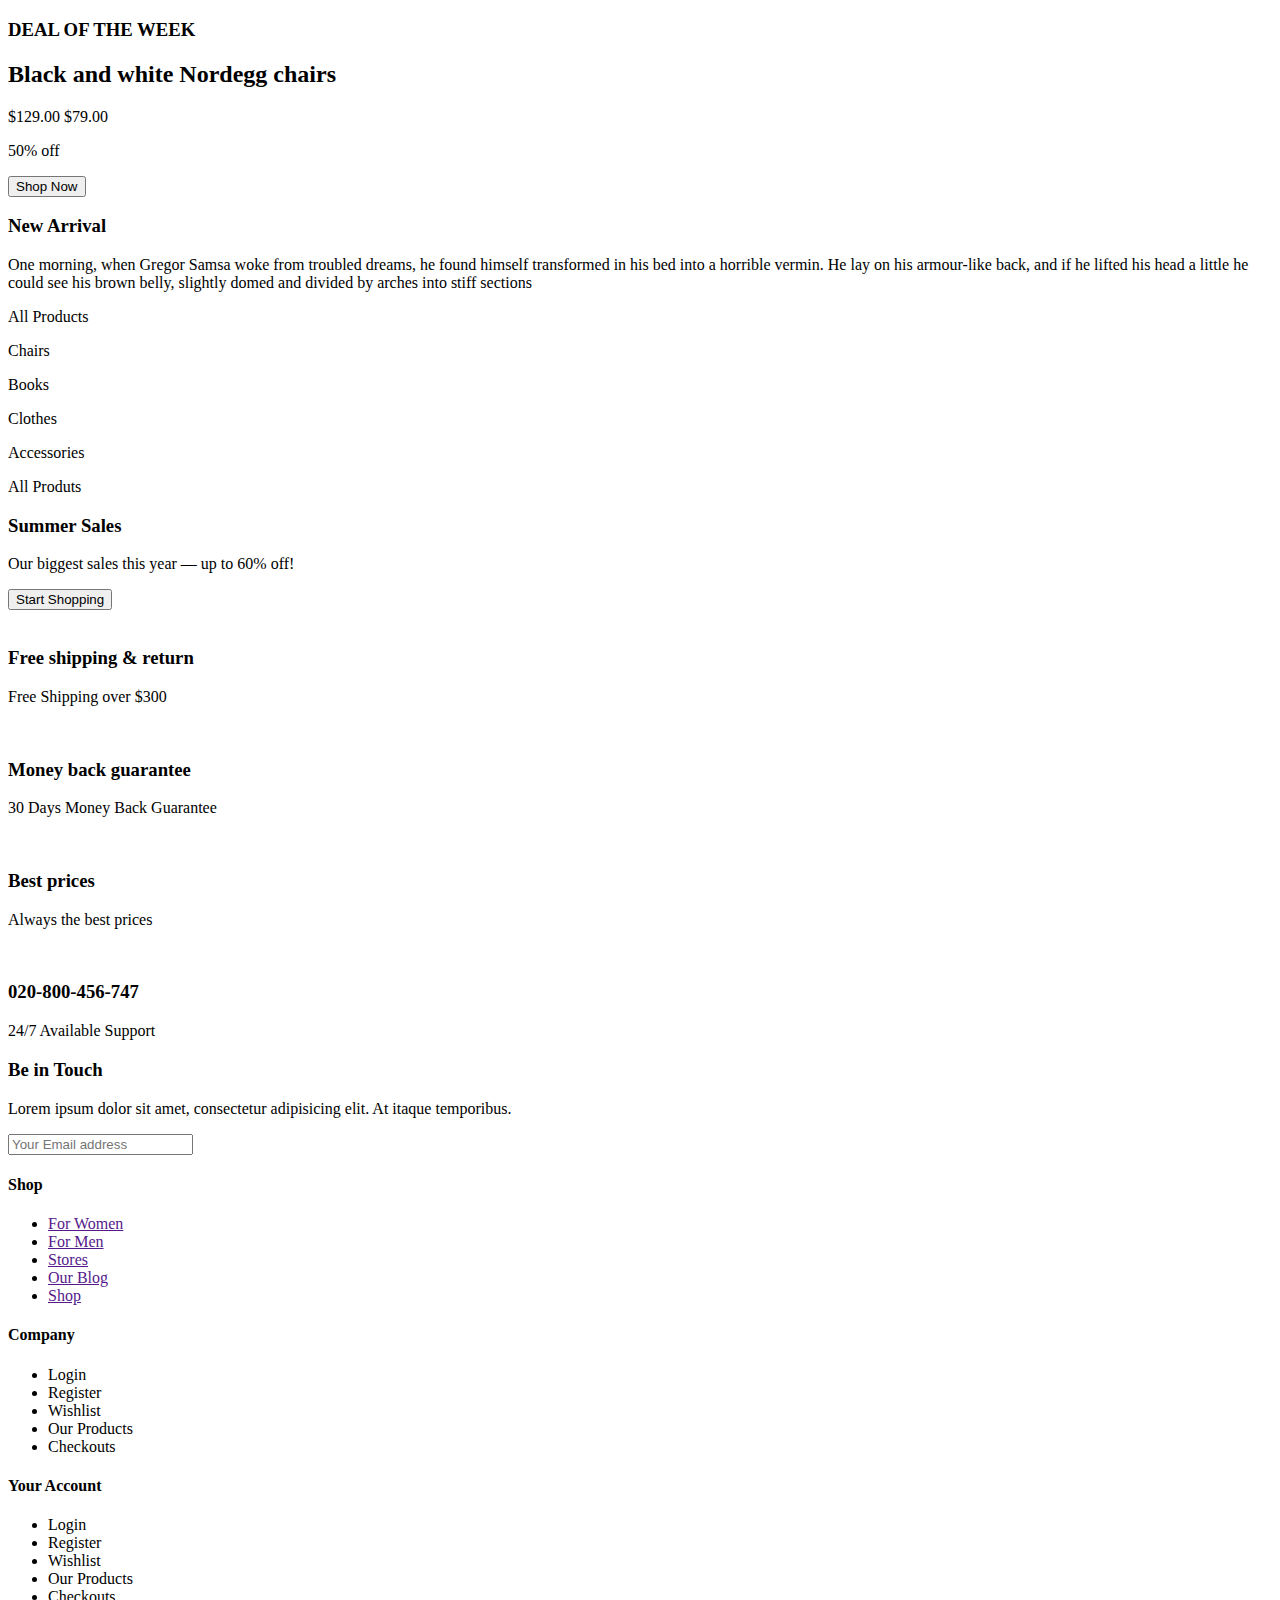
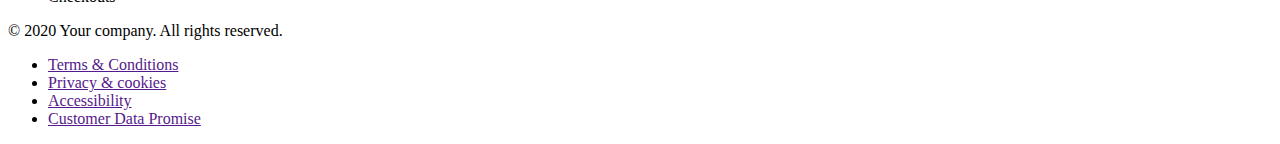
==== index.html @ fa37e6c3 "init commit" ====
<!DOCTYPE html>
<html lang="en">
  <head>
    <meta charset="UTF-8" />
    <meta http-equiv="X-UA-Compatible" content="IE=edge" />
    <meta name="viewport" content="width=device-width, initial-scale=1.0" />
    <title>Document</title>
  </head>
  <body>
    <section class="deal">
      <div class="container">
        <h3 class="sbutitle">DEAL OF THE WEEK</h3>
        <h2 class="title">Black and white Nordegg chairs</h2>
        <p class="price"> $129.00  $79.00 </p>
        <p class="off"> 50% off </p>
        <div class="timer">

        </div>
        <button> Shop Now </button>
      </div>
    </section>

    <section class="new">
      <div class="container">
        <h3 class="title">New Arrival</h3>
        <p class="subitle">
          One morning, when Gregor Samsa woke from troubled dreams, he found
          himself transformed in his bed into a horrible vermin. He lay on his
          armour-like back, and if he lifted his head a little he could see his
          brown belly, slightly domed and divided by arches into stiff sections
        </p>
        <div class="filter">
          <div>
            <p>All Products</p>
            <p>Chairs</p>
            <p>Books</p>
            <p>Clothes</p>
            <p>Accessories</p>
          </div>
          <p>All Produts</p>
        </div>
        <div class="box"></div>
      </div>
    </section>

    <section class="summer">
      <div class="container">
        <h3 class="title">Summer Sales</h3>
        <p class="text">Our biggest sales this year — up to 60% off!</p>
        <button>Start Shopping</button>
      </div>
    </section>

    <footer>
      <div class="container">
        <div class="box-1">
          <div class="item">
            <img src="" alt="" />
            <div>
              <h3 class="title">Free shipping & return</h3>
              <p class="subtitle">Free Shipping over $300</p>
            </div>
          </div>
          <div class="item">
            <img src="" alt="" />
            <div>
              <h3 class="title">Money back guarantee</h3>
              <p class="subtitle">30 Days Money Back Guarantee</p>
            </div>
          </div>

          <div class="item">
            <img src="" alt="" />
            <div>
              <h3 class="title">Best prices</h3>
              <p class="subtitle">Always the best prices</p>
            </div>
          </div>

          <div class="item">
            <img src="" alt="" />
            <div>
              <h3 class="title">020-800-456-747</h3>
              <p class="subtitle">24/7 Available Support</p>
            </div>
          </div>
        </div>
        <div class="box-2">
          <div class="contact">
            <h3 class="title">Be in Touch</h3>
            <p class="subtitle">
              Lorem ipsum dolor sit amet, consectetur adipisicing elit. At
              itaque temporibus.
            </p>
            <form action="">
              <input type="text" placeholder="Your Email address" />
              <img src="" class="email" alt="" />
            </form>
          </div>
          <div class="shop">
            <h4 class="title">Shop</h4>
            <ul>
              <li><a href=""> For Women </a></li>
              <li><a href=""> For Men </a></li>
              <li><a href=""> Stores </a></li>
              <li><a href=""> Our Blog </a></li>
              <li><a href=""> Shop </a></li>
            </ul>
          </div>
          <div class="company">
            <h4 class="title">Company</h4>
            <ul>
              <li>Login</li>
              <li>Register</li>
              <li>Wishlist</li>
              <li>Our Products</li>
              <li>Checkouts</li>
            </ul>
          </div>
          <div class="account">
            <h4 class="title">Your Account</h4>
            <ul>
              <li>Login</li>
              <li>Register</li>
              <li>Wishlist</li>
              <li>Our Products</li>
              <li>Checkouts</li>
            </ul>
          </div>
        </div>
        <div class="box-3">
          <p class="copyright">© 2020 Your company. All rights reserved.</p>
          <ul>
            <li><a href=""> Terms & Conditions </a></li>
            <li><a href=""> Privacy & cookies </a></li>
            <li><a href=""> Accessibility </a></li>
            <li><a href=""> Customer Data Promise </a></li>
          </ul>
        </div>
      </div>
    </footer>
  </body>
</html>
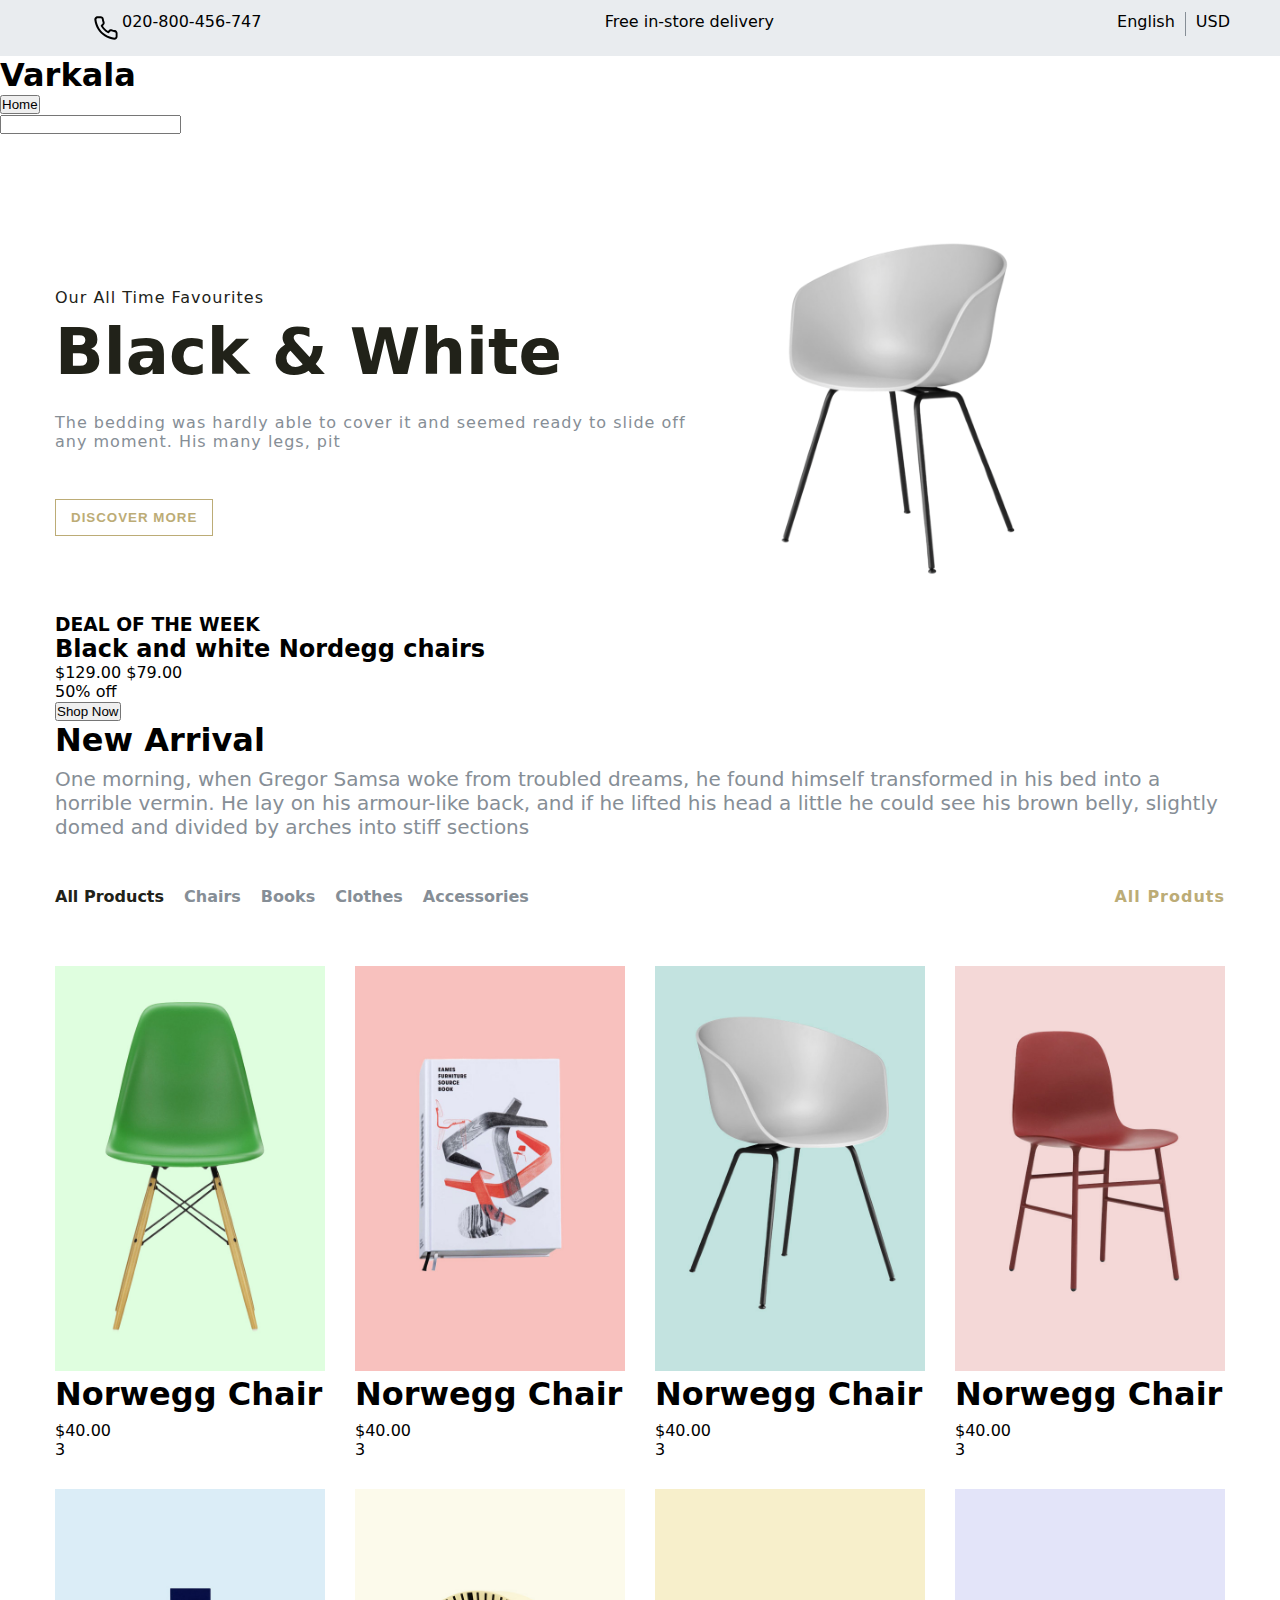
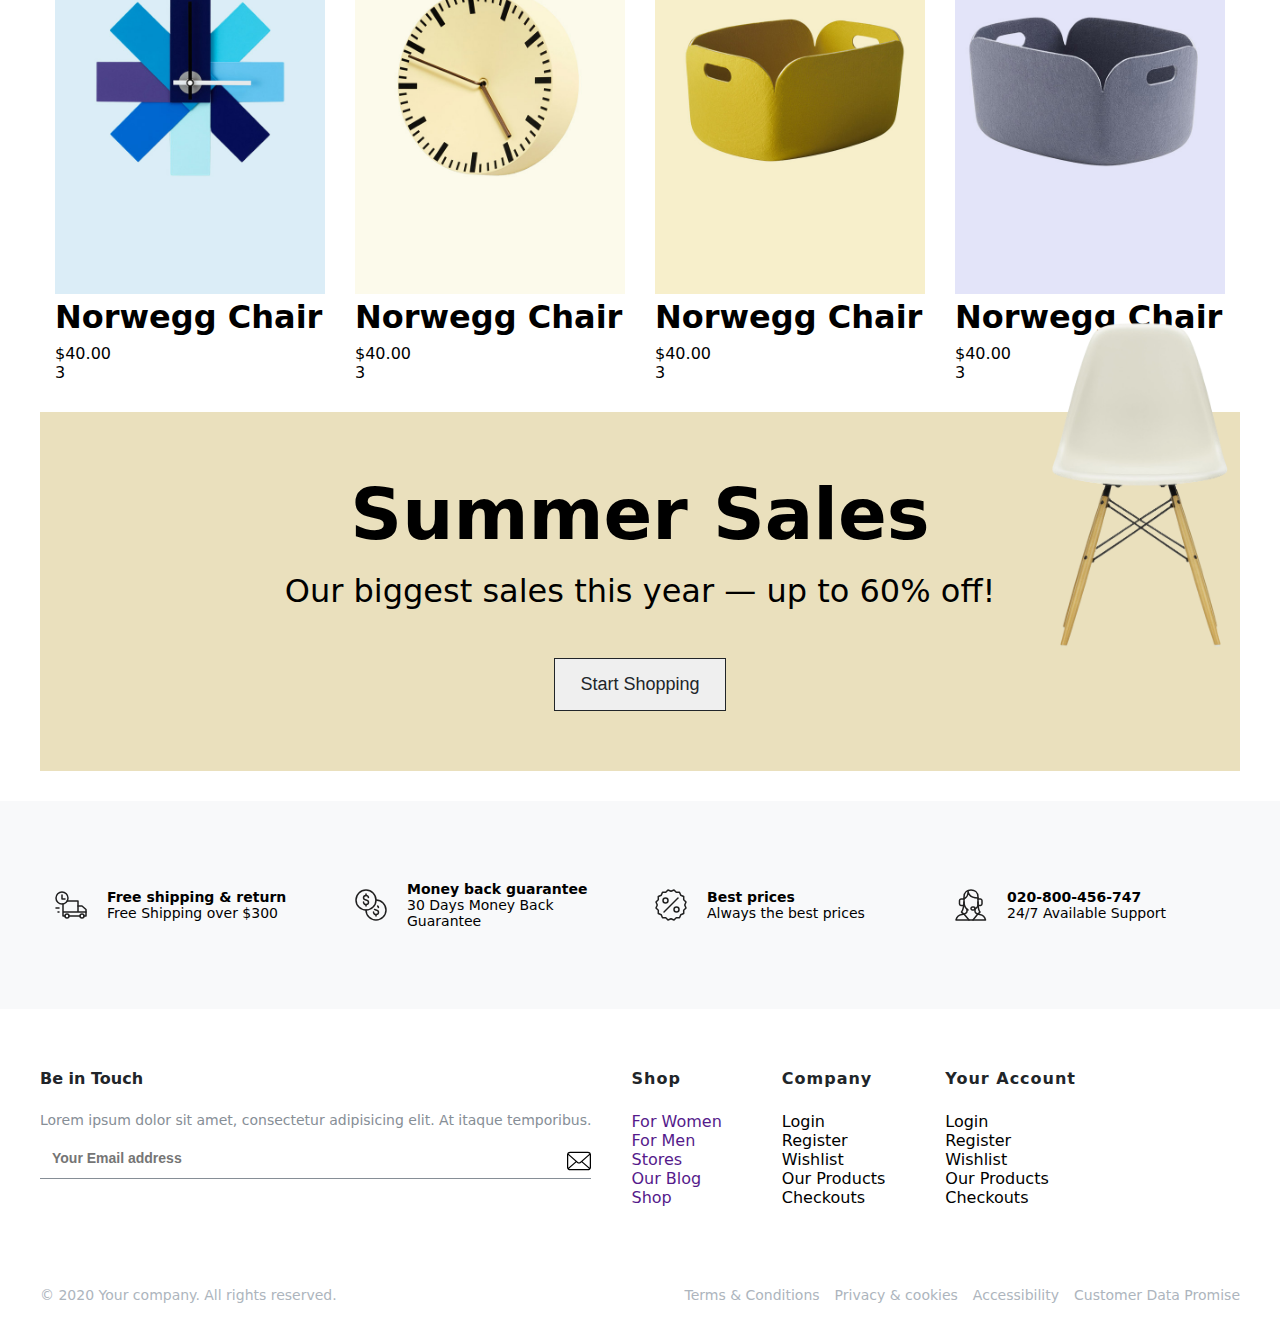
==== commit 10c97961: "folder structrure added" ====
--- a/index.html
+++ b/index.html
@@ -5,8 +5,102 @@
     <meta http-equiv="X-UA-Compatible" content="IE=edge" />
     <meta name="viewport" content="width=device-width, initial-scale=1.0" />
     <title>Document</title>
+    <link rel="stylesheet" href="./scss/main.css">
+    <script src="./js/index.js" defer></script>
   </head>
   <body>
+
+    <header class="header">
+      <div class="contacts">
+        <i class="fab fa-facebook-f"> </i>
+        <i class="fab fa-twitter"> </i>
+        <div class="phone">
+          <img src="./img/phone.svg" alt="" />
+          <p class="number">020-800-456-747</p>
+        </div>
+      </div>
+      <p>Free in-store delivery</p>
+      <div class="actions">
+        <div class="dropdown">
+          <label for="lang-dropdown">
+            <p>English</p>
+          </label>
+          <input id="lang-dropdown" type="checkbox" />
+          <ul class="menu">
+            <li>German</li>
+            <li>French</li>
+          </ul>
+        </div>
+
+        <span class="horizontal-line"></span>
+
+        <div class="dropdown">
+          <label for="currency-dropdown">
+            <p>USD</p>
+          </label>
+          <input id="currency-dropdown" type="checkbox" />
+          <ul class="menu">
+            <li>EUR</li>
+            <li>GBP</li>
+          </ul>
+        </div>
+      </div>
+    </header>
+
+    <nav>
+      <div class="left">
+        <h1 class="title">Varkala</h1>
+        <div class="dropdown">
+          <button>Home</button>
+          <ul class="menu">
+            <li>Home 1 - Fashion</li>
+            <li>Home 2 - Fashion</li>
+            <li>Home 3 - Design</li>
+            <li>Home 4 - Design</li>
+          </ul>
+        </div>
+      </div>
+      <div class="right">
+        <form action="">
+          <input type="search" />
+          <img src="" alt="" />
+        </form>
+        <div class="actions">
+          <div class="profile">
+            <img src="" alt="" />
+          </div>
+          <div class="wishlist">
+            <img src="" alt="" />
+            <p class="number"></p>
+          </div>
+          <div class="checkout">
+            <img src="" alt="" />
+            <p class="number"></p>
+          </div>
+          <div class="about">
+            <img src="" alt="" />
+          </div>
+        </div>
+      </div>
+    </nav>
+
+
+    <section class="index-intro">
+      <div class="container">
+        <div class="box">
+          <div class="left">
+            <p class="subtitle"> Our All Time Favourites </p>
+            <h3 class="title"> Black & White </h3>
+            <p class="text"> The bedding was hardly able to cover it and seemed ready to slide off any moment. His many legs, pit </p>
+            <button> Discover More </button>
+          </div>
+          <div class="right">
+            <img class="chair" src="./img/index-intro-chair.png" alt="">
+          </div>
+        </div>
+      </div>
+    </section>
+
     <section class="deal">
       <div class="container">
         <h3 class="sbutitle">DEAL OF THE WEEK</h3>
@@ -23,46 +117,49 @@
     <section class="new">
       <div class="container">
         <h3 class="title">New Arrival</h3>
-        <p class="subitle">
+        <p class="text">
           One morning, when Gregor Samsa woke from troubled dreams, he found
           himself transformed in his bed into a horrible vermin. He lay on his
           armour-like back, and if he lifted his head a little he could see his
           brown belly, slightly domed and divided by arches into stiff sections
         </p>
-        <div class="filter">
-          <div>
-            <p>All Products</p>
+        <div class="filters">
+          <div class="left">
+            <p class="active">All Products</p>
             <p>Chairs</p>
             <p>Books</p>
             <p>Clothes</p>
             <p>Accessories</p>
           </div>
-          <p>All Produts</p>
-        </div>
-        <div class="box"></div>
+          <p class="right">All Produts</p>
+        </div>
+        <div class="box">
+          
+        </div>
       </div>
     </section>
 
     <section class="summer">
       <div class="container">
         <h3 class="title">Summer Sales</h3>
-        <p class="text">Our biggest sales this year — up to 60% off!</p>
+        <p class="subtitle">Our biggest sales this year — up to 60% off!</p>
         <button>Start Shopping</button>
+        <img src="./img/index-summer-chair.png" alt="">
       </div>
     </section>
 
     <footer>
-      <div class="container">
-        <div class="box-1">
-          <div class="item">
-            <img src="" alt="" />
+      <div class="box-1">
+        <div class="container">
+          <div class="item">
+            <img src="./img/footer-delivery.svg" alt="" />
             <div>
               <h3 class="title">Free shipping & return</h3>
               <p class="subtitle">Free Shipping over $300</p>
             </div>
           </div>
           <div class="item">
-            <img src="" alt="" />
+            <img src="./img/footer-money.svg" alt="" />
             <div>
               <h3 class="title">Money back guarantee</h3>
               <p class="subtitle">30 Days Money Back Guarantee</p>
@@ -70,7 +167,7 @@
           </div>
 
           <div class="item">
-            <img src="" alt="" />
+            <img src="./img/footer-price.svg" alt="" />
             <div>
               <h3 class="title">Best prices</h3>
               <p class="subtitle">Always the best prices</p>
@@ -78,65 +175,66 @@
           </div>
 
           <div class="item">
-            <img src="" alt="" />
+            <img src="./img/footer-customer.svg" alt="" />
             <div>
               <h3 class="title">020-800-456-747</h3>
               <p class="subtitle">24/7 Available Support</p>
             </div>
           </div>
         </div>
-        <div class="box-2">
-          <div class="contact">
-            <h3 class="title">Be in Touch</h3>
-            <p class="subtitle">
-              Lorem ipsum dolor sit amet, consectetur adipisicing elit. At
-              itaque temporibus.
-            </p>
-            <form action="">
-              <input type="text" placeholder="Your Email address" />
-              <img src="" class="email" alt="" />
-            </form>
-          </div>
-          <div class="shop">
-            <h4 class="title">Shop</h4>
-            <ul>
-              <li><a href=""> For Women </a></li>
-              <li><a href=""> For Men </a></li>
-              <li><a href=""> Stores </a></li>
-              <li><a href=""> Our Blog </a></li>
-              <li><a href=""> Shop </a></li>
-            </ul>
-          </div>
-          <div class="company">
-            <h4 class="title">Company</h4>
-            <ul>
-              <li>Login</li>
-              <li>Register</li>
-              <li>Wishlist</li>
-              <li>Our Products</li>
-              <li>Checkouts</li>
-            </ul>
-          </div>
-          <div class="account">
-            <h4 class="title">Your Account</h4>
-            <ul>
-              <li>Login</li>
-              <li>Register</li>
-              <li>Wishlist</li>
-              <li>Our Products</li>
-              <li>Checkouts</li>
-            </ul>
-          </div>
-        </div>
-        <div class="box-3">
-          <p class="copyright">© 2020 Your company. All rights reserved.</p>
+      </div>
+
+      <div class="box-2 container">
+        <div class="contact">
+          <h3 class="title">Be in Touch</h3>
+          <p class="subtitle">
+            Lorem ipsum dolor sit amet, consectetur adipisicing elit. At itaque
+            temporibus.
+          </p>
+          <form action="">
+            <input type="text" placeholder="Your Email address" />
+          </form>
+        </div>
+        <div class="shop links">
+          <h4 class="title">Shop</h4>
           <ul>
-            <li><a href=""> Terms & Conditions </a></li>
-            <li><a href=""> Privacy & cookies </a></li>
-            <li><a href=""> Accessibility </a></li>
-            <li><a href=""> Customer Data Promise </a></li>
-          </ul>
-        </div>
+            <li><a href=""> For Women </a></li>
+            <li><a href=""> For Men </a></li>
+            <li><a href=""> Stores </a></li>
+            <li><a href=""> Our Blog </a></li>
+            <li><a href=""> Shop </a></li>
+          </ul>
+        </div>
+        <div class="company links">
+          <h4 class="title">Company</h4>
+          <ul>
+            <li>Login</li>
+            <li>Register</li>
+            <li>Wishlist</li>
+            <li>Our Products</li>
+            <li>Checkouts</li>
+          </ul>
+        </div>
+        <div class="account links">
+          <h4 class="title">Your Account</h4>
+          <ul>
+            <li>Login</li>
+            <li>Register</li>
+            <li>Wishlist</li>
+            <li>Our Products</li>
+            <li>Checkouts</li>
+          </ul>
+        </div>
+      </div>
+
+      <div class="box-3 container">
+        <p class="copyright">© 2020 Your company. All rights reserved.</p>
+        <ul>
+          <li><a href=""> Terms & Conditions </a></li>
+          <li><a href=""> Privacy & cookies </a></li>
+          <li><a href=""> Accessibility </a></li>
+          <li><a href=""> Customer Data Promise </a></li>
+        </ul>
       </div>
     </footer>
   </body>
--- a/scss/main.css
+++ b/scss/main.css
@@ -0,0 +1,521 @@
+* {
+  margin: 0;
+  padding: 0;
+  box-sizing: border-box;
+  text-decoration: none;
+  list-style-type: none;
+}
+
+html {
+  font-family: system-ui, -apple-system, BlinkMacSystemFont, "Segoe UI", Roboto, Oxygen, Ubuntu, Cantarell, "Open Sans", "Helvetica Neue", sans-serif;
+}
+
+.container {
+  max-width: 1200px;
+  margin: 0 auto;
+  padding: 0 15px;
+}
+
+.header {
+  display: flex;
+  justify-content: space-between;
+  background-color: #e9ecef;
+  padding: 12px 50px;
+}
+.header .contacts {
+  display: flex;
+}
+.header .contacts i {
+  margin-right: 10px;
+}
+.header .contacts .phone {
+  margin-left: 20px;
+  display: flex;
+}
+.header .contacts .phone img {
+  width: 32px;
+}
+.header .actions {
+  display: flex;
+  gap: 10px;
+}
+.header .actions span.horizontal-line {
+  display: block;
+  width: 1px;
+  height: 24px;
+  background-color: #868e96;
+}
+
+.dropdown {
+  position: relative;
+}
+.dropdown input {
+  display: none;
+}
+.dropdown .menu {
+  position: absolute;
+  display: none;
+  z-index: 2;
+  background-color: #fff;
+  box-shadow: 0 4px 8px rgba(0, 0, 0, 0.2);
+  left: 0;
+  top: 30px;
+}
+.dropdown .menu li {
+  padding: 10px 20px;
+  color: #868e96;
+  cursor: pointer;
+}
+.dropdown .menu li:hover {
+  color: #191919;
+}
+.dropdown input:checked + .menu {
+  display: block;
+}
+
+.about-us-intro .box {
+  padding: 60px 0;
+  display: flex;
+  gap: 50px;
+}
+.about-us-intro .box .left {
+  width: 16.6666666667%;
+}
+.about-us-intro .box .left .line {
+  width: 100%;
+  background-color: #212529;
+  height: 1px;
+  margin-top: 16px;
+}
+.about-us-intro .box .right {
+  width: 50%;
+}
+.about-us-intro .box .right .subtitle {
+  color: #bcac76;
+  margin-bottom: 20px;
+  letter-spacing: 1px;
+  text-transform: uppercase;
+}
+.about-us-intro .box .right .title {
+  font-size: 68px;
+  margin-bottom: 40px;
+}
+.about-us-intro .box .right .text {
+  color: #868e96;
+  font-weight: bold;
+  letter-spacing: 1.2px;
+  font-size: 20px;
+}
+
+.about-timeline .box {
+  padding: 30px 0;
+  display: flex;
+  align-items: center;
+  gap: 60px;
+}
+.about-timeline .box img {
+  width: 100%;
+}
+.about-timeline .box .subtitle {
+  color: #868e96;
+  letter-spacing: 1px;
+  text-transform: uppercase;
+  margin-bottom: 8px;
+}
+.about-timeline .box .title {
+  font-size: 32px;
+  margin-bottom: 30px;
+}
+.about-timeline .box .text {
+  color: #868e96;
+  font-size: 16px;
+  font-weight: bold;
+}
+.about-timeline .box-2 .img-wrap {
+  order: 2;
+}
+
+section.new .title {
+  font-size: 32px;
+  margin-bottom: 8px;
+}
+section.new .text {
+  font-size: 20px;
+  margin-bottom: 48px;
+  color: #868e96;
+}
+section.new .filters {
+  display: flex;
+  justify-content: space-between;
+  margin-bottom: 60px;
+}
+section.new .filters .left {
+  color: #868e96;
+  display: flex;
+  gap: 20px;
+  font-weight: bold;
+  cursor: pointer;
+}
+section.new .filters .left p:hover {
+  color: #212219;
+  text-decoration: underline;
+}
+section.new .filters .left .active {
+  color: #212219;
+}
+section.new .filters .right {
+  color: #bcac76;
+  font-weight: bold;
+  letter-spacing: 1px;
+}
+section.new .box {
+  display: grid;
+  grid-template-columns: repeat(4, 1fr);
+  gap: 30px;
+}
+section.new .item .top {
+  position: relative;
+}
+section.new .item .top > img {
+  width: 100%;
+}
+section.new .item .top .extra {
+  position: absolute;
+  left: 0;
+  bottom: 0;
+  width: 100%;
+  display: flex;
+  justify-content: space-between;
+  padding: 10px 20px;
+  background-color: #fff;
+  display: none;
+}
+section.new .item .top .extra img {
+  width: 32px;
+}
+section.new .item:hover .top .extra {
+  background-color: black;
+  bottom: 0;
+}
+
+section.summer {
+  padding: 30px 0;
+}
+section.summer .container {
+  padding: 60px 0;
+  background-color: #eae0bd;
+  position: relative;
+  display: flex;
+  flex-direction: column;
+  align-items: center;
+}
+section.summer .title {
+  font-size: 72px;
+  margin-bottom: 16px;
+}
+section.summer .subtitle {
+  font-size: 32px;
+  margin-bottom: 48px;
+}
+section.summer button {
+  border: 1px solid #212529;
+  color: #212529;
+  font-weight: light;
+  font-size: 18px;
+  padding: 15px 25px;
+  border: 1px solid #212529;
+}
+section.summer button:hover {
+  background-color: #212529;
+  color: #fff;
+}
+section.summer img {
+  position: absolute;
+  top: -100px;
+  right: 0;
+  width: 200px;
+}
+
+section.index-intro {
+  color: #212219;
+}
+section.index-intro .subtitle {
+  margin-bottom: 8px;
+  letter-spacing: 1px;
+}
+section.index-intro .title {
+  font-size: 64px;
+  margin-bottom: 24px;
+}
+section.index-intro .text {
+  color: #868e96;
+  margin-bottom: 48px;
+  letter-spacing: 1px;
+}
+section.index-intro .box {
+  display: grid;
+  grid-template-columns: 7fr 5fr;
+  align-items: center;
+  gap: 60px;
+}
+section.index-intro .chair {
+  height: 400px;
+}
+section.index-intro button {
+  background-color: transparent;
+  border: 1px solid #bcac76;
+  letter-spacing: 1px;
+  text-transform: uppercase;
+  padding: 10px 15px;
+  font-weight: bold;
+  background-color: transparent;
+  color: #bcac76;
+}
+section.index-intro button:hover {
+  background-color: #bcac76;
+  color: #212219;
+}
+
+footer .box-1 {
+  padding: 80px 0;
+  width: 100%;
+  background-color: #f8f9fa;
+}
+footer .box-1 .container {
+  display: grid;
+  grid-template-columns: repeat(4, 1fr);
+  gap: 30px;
+}
+footer .box-1 img {
+  width: 32px;
+  height: 32px;
+}
+footer .box-1 .item {
+  display: flex;
+  gap: 20px;
+  align-items: center;
+}
+footer .box-1 .title {
+  font-size: 14px;
+}
+footer .box-1 .subtitle {
+  font-size: 14px;
+}
+footer .box-2 {
+  padding: 60px 0;
+  display: flex;
+  gap: 40px;
+}
+footer .box-2 .contact .title {
+  color: #212529;
+  margin-bottom: 24px;
+  font-size: 16px;
+}
+footer .box-2 .contact .subtitle {
+  color: #868e96;
+  margin-bottom: 16px;
+  font-size: 14px;
+}
+footer .box-2 .contact form {
+  position: relative;
+}
+footer .box-2 .contact form input {
+  width: 100%;
+  border: none;
+  border-bottom: 1px solid #868e96;
+  padding: 6px 20px 12px 12px;
+  outline: none;
+  font-weight: bold;
+  font-size: 14px;
+  background-image: url("../img/email.svg");
+  background-size: 24px;
+  background-repeat: no-repeat;
+  background-position: center right;
+}
+footer .box-2 .links {
+  margin-right: 20px;
+}
+footer .box-2 .links .title {
+  color: #212529;
+  font-size: 16px;
+  margin-bottom: 24px;
+  letter-spacing: 1px;
+}
+footer .box-2 .links .title li {
+  color: #868e96 !important;
+  font-size: 14px;
+  margin-bottom: 8px;
+}
+footer .box-2 .links .title a {
+  color: inherit;
+}
+footer .box-3 {
+  padding: 20px 0;
+  color: #adb5bd;
+  display: flex;
+  justify-content: space-between;
+}
+footer .box-3 .copyright {
+  font-size: 14px;
+}
+footer .box-3 ul {
+  display: flex;
+  gap: 15px;
+}
+footer .box-3 li {
+  font-size: 14px;
+}
+footer .box-3 a {
+  color: inherit;
+}
+footer .box-3 a:hover {
+  text-decoration: underline;
+}
+
+@media screen and (max-width: 768px) {
+  footer .box-1 .container {
+    grid-template-columns: 1fr;
+  }
+  footer .box-2 {
+    flex-direction: column;
+  }
+  footer .box-3 {
+    flex-direction: column;
+    align-items: center;
+    justify-content: center;
+  }
+}
+section.about-at {
+  padding: 60px 0;
+}
+section.about-at .title {
+  text-align: center;
+  font-size: 32px;
+  margin-bottom: 60px;
+}
+section.about-at article {
+  display: grid;
+  grid-template-columns: 1fr 1fr;
+  gap: 40px;
+}
+section.about-at article p {
+  color: #868e96;
+}
+
+section.about-sponsors {
+  padding: 60px 0;
+  background-color: #f8f9fa;
+}
+section.about-sponsors .logos {
+  display: flex;
+  justify-content: space-between;
+}
+section.about-sponsors img {
+  width: 100px;
+}
+
+section.about-team {
+  padding: 50px 0;
+}
+section.about-team .line {
+  width: 100%;
+  height: 2px;
+  background-color: #868e96;
+  margin-top: 15px;
+}
+section.about-team .container {
+  display: grid;
+  grid-template-columns: 2fr 10fr;
+  gap: 50px;
+}
+section.about-team .box {
+  display: grid;
+  grid-template-columns: repeat(4, 1fr);
+  gap: 50px;
+}
+section.about-team img {
+  width: 100%;
+  border-radius: 50%;
+}
+section.about-team .name {
+  margin-bottom: 4px;
+  text-align: center;
+}
+section.about-team .position {
+  color: #868e96;
+  font-size: 14px;
+  text-align: center;
+}
+section.about-team .subtitle {
+  color: #bcac76;
+  letter-spacing: 1px;
+  text-transform: uppercase;
+  margin-bottom: 16px;
+}
+section.about-team .title {
+  font-size: 70px;
+  margin-bottom: 16px;
+}
+section.about-team .text {
+  color: #868e96;
+  margin-bottom: 40px;
+}
+
+section.blog-intro {
+  background-image: url("../img/blog-intro.jpg");
+  height: 600px;
+  background-position: center center;
+  background-size: cover;
+  background-repeat: no-repeat;
+  display: flex;
+  flex-direction: column;
+  align-items: center;
+  justify-content: center;
+}
+section.blog-intro .title {
+  font-size: 50px;
+  margin-bottom: 10px;
+}
+section.blog-intro .text {
+  max-width: 1000px;
+  text-align: center;
+}
+
+section.blog-blogs {
+  padding: 60px 0;
+}
+section.blog-blogs .box {
+  display: grid;
+  grid-template-columns: repeat(auto-fit, minmax(250px, 1fr));
+  gap: 60px;
+}
+section.blog-blogs img {
+  width: 100%;
+}
+section.blog-blogs .title {
+  font-size: 20px;
+  margin-bottom: 10px;
+}
+section.blog-blogs .title:hover {
+  text-decoration: underline;
+}
+section.blog-blogs .info {
+  display: flex;
+  gap: 20px;
+}
+section.blog-blogs .tag {
+  color: #bcac76;
+  font-size: 14px;
+}
+section.blog-blogs .date {
+  color: #868e96;
+  font-size: 14px;
+}
+section.blog-blogs .box-2 {
+  margin-top: 30px;
+  display: flex;
+  justify-content: space-between;
+}
+section.blog-blogs .box-2 > p {
+  cursor: pointer;
+}/*# sourceMappingURL=main.css.map */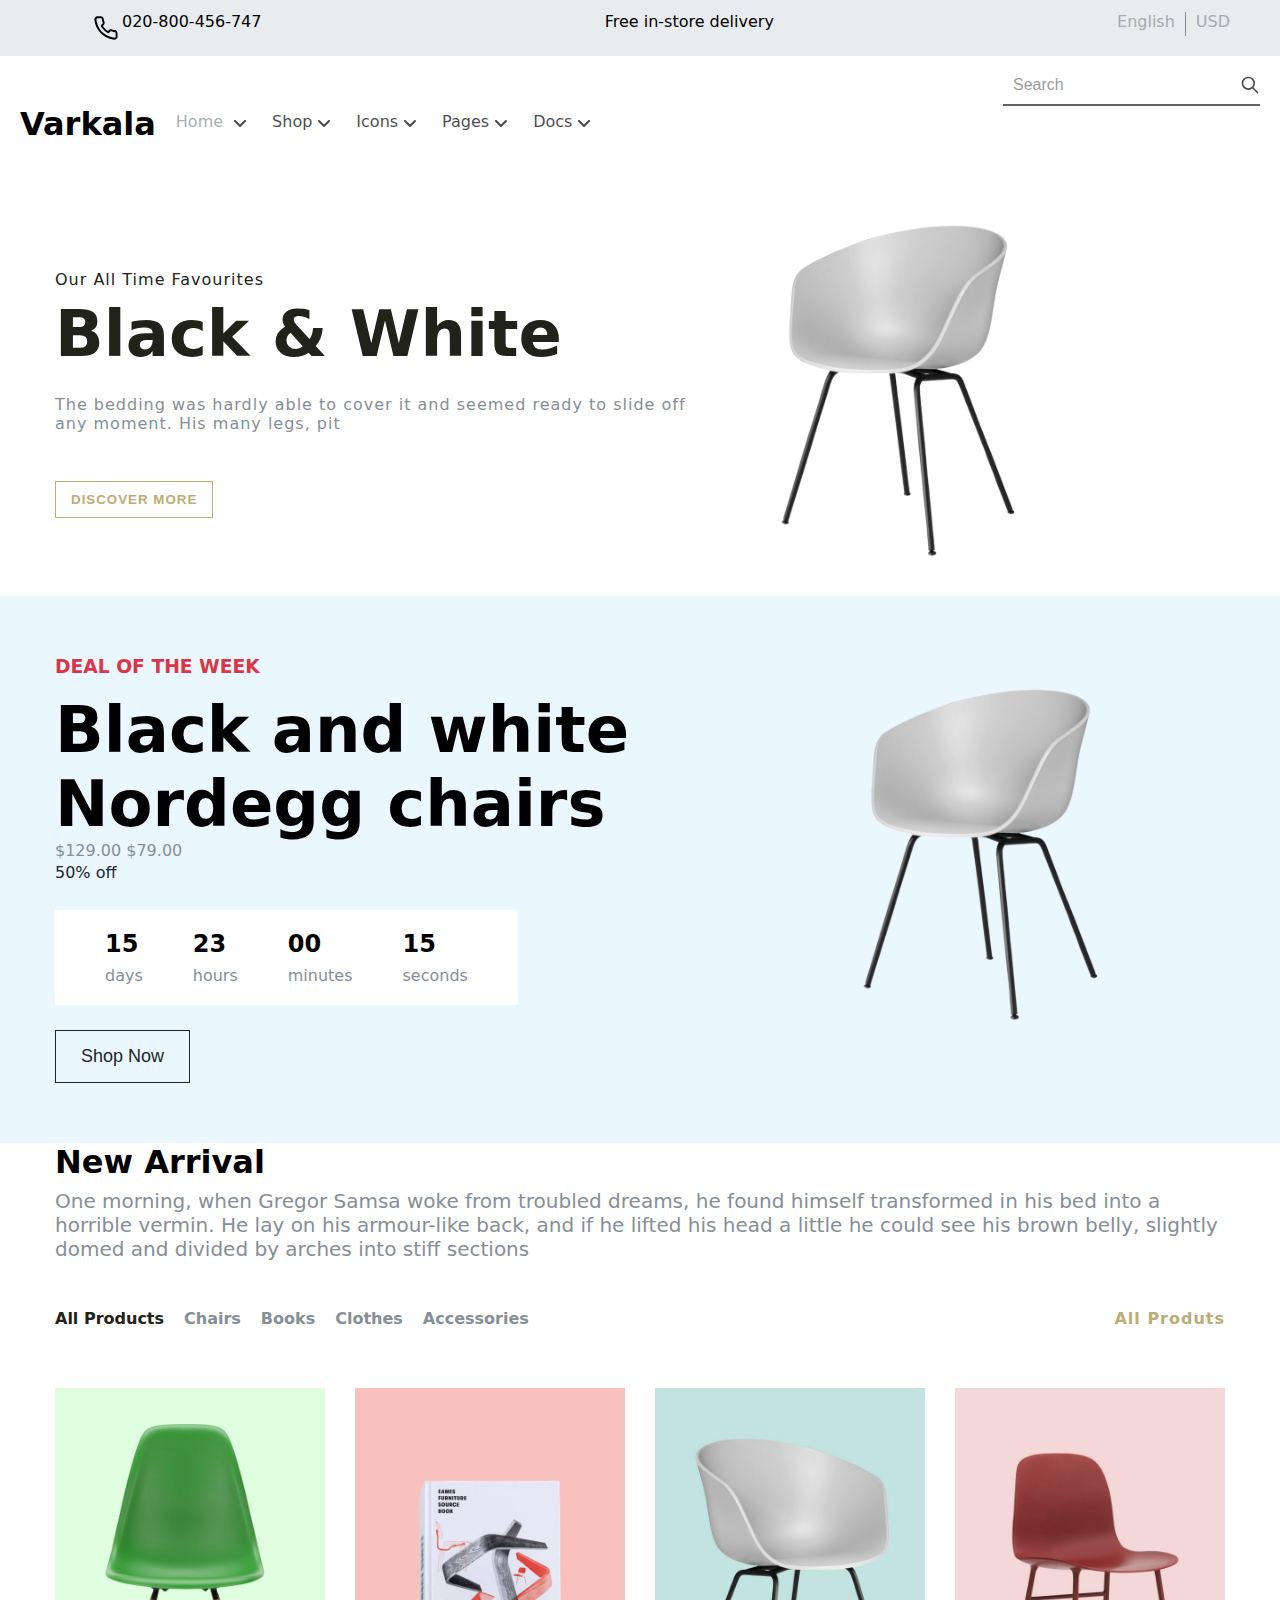
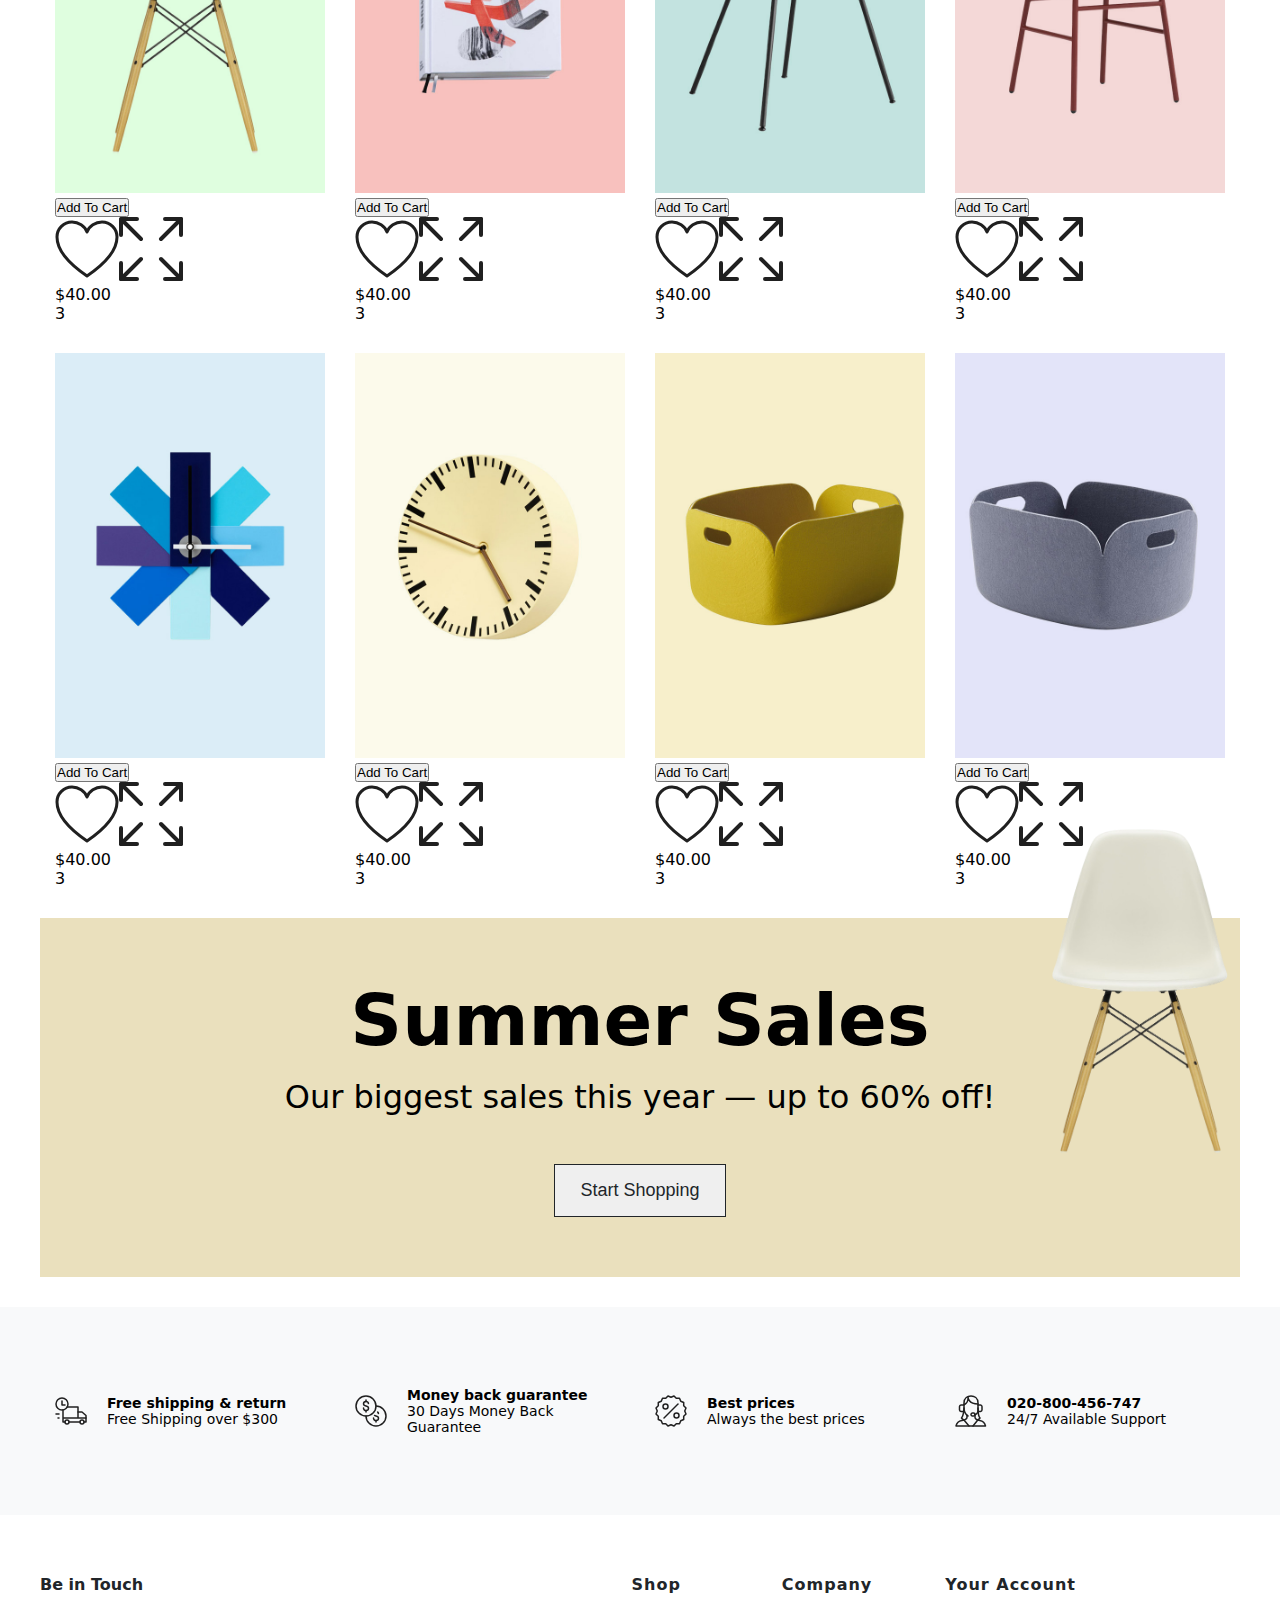
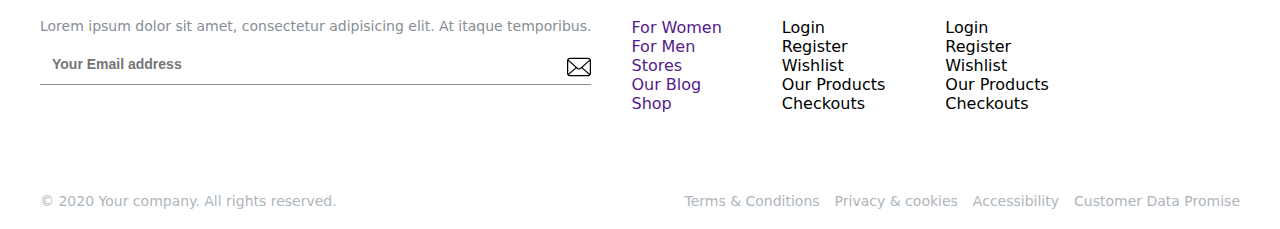
==== commit 711b9ab8: "added basket" ====
--- a/index.html
+++ b/index.html
@@ -5,11 +5,11 @@
     <meta http-equiv="X-UA-Compatible" content="IE=edge" />
     <meta name="viewport" content="width=device-width, initial-scale=1.0" />
     <title>Document</title>
-    <link rel="stylesheet" href="./scss/main.css">
+    <link rel="stylesheet" href="./scss/main.css" />
     <script src="./js/index.js" defer></script>
+    <script src="./js/app.js"></script>
   </head>
   <body>
-
     <header class="header">
       <div class="contacts">
         <i class="fab fa-facebook-f"> </i>
@@ -51,19 +51,41 @@
       <div class="left">
         <h1 class="title">Varkala</h1>
         <div class="dropdown">
-          <button>Home</button>
+          <label for="dropdown-home">
+            <p>Home</p>
+            <img src="./img/arrow-down.svg" alt="" width="24px" />
+          </label>
+          <input id="dropdown-home" type="checkbox" />
           <ul class="menu">
-            <li>Home 1 - Fashion</li>
-            <li>Home 2 - Fashion</li>
-            <li>Home 3 - Design</li>
-            <li>Home 4 - Design</li>
-          </ul>
-        </div>
-      </div>
+            <li><a href="home.html"> Home </a></li>
+            <li><a href="blog.html"> Blog </a></li>
+            <li><a href="contact.html"> Contact </a></li>
+          </ul>
+        </div>
+
+        <label>
+          <p>Shop</p>
+          <img src="./img/arrow-down.svg" alt="" width="24px" />
+        </label>
+        <label>
+          <p>Icons</p>
+          <img src="./img/arrow-down.svg" alt="" width="24px" />
+        </label>
+        <label>
+          <p>Pages</p>
+          <img src="./img/arrow-down.svg" alt="" width="24px" />
+        </label>
+
+        <label >
+          <p>Docs</p>
+          <img src="./img/arrow-down.svg" alt="" width="24px" />
+        </label>
+
+      </div>
+
       <div class="right">
         <form action="">
-          <input type="search" />
-          <img src="" alt="" />
+          <input type="search" placeholder="Search" />
         </form>
         <div class="actions">
           <div class="profile">
@@ -83,34 +105,56 @@
         </div>
       </div>
     </nav>
-
 
     <section class="index-intro">
       <div class="container">
         <div class="box">
           <div class="left">
-            <p class="subtitle"> Our All Time Favourites </p>
-            <h3 class="title"> Black & White </h3>
-            <p class="text"> The bedding was hardly able to cover it and seemed ready to slide off any moment. His many legs, pit </p>
-            <button> Discover More </button>
+            <p class="subtitle">Our All Time Favourites</p>
+            <h3 class="title">Black & White</h3>
+            <p class="text">
+              The bedding was hardly able to cover it and seemed ready to slide
+              off any moment. His many legs, pit
+            </p>
+            <button>Discover More</button>
           </div>
           <div class="right">
-            <img class="chair" src="./img/index-intro-chair.png" alt="">
-          </div>
-        </div>
-      </div>
-    </section>
-
-    <section class="deal">
-      <div class="container">
-        <h3 class="sbutitle">DEAL OF THE WEEK</h3>
-        <h2 class="title">Black and white Nordegg chairs</h2>
-        <p class="price"> $129.00  $79.00 </p>
-        <p class="off"> 50% off </p>
-        <div class="timer">
-
-        </div>
-        <button> Shop Now </button>
+            <img class="chair" src="./img/index-intro-chair.png" alt="" />
+          </div>
+        </div>
+      </div>
+    </section>
+
+    <section class="index-deal">
+      <div class="container box">
+        <div class="left">
+          <h3 class="subtitle">DEAL OF THE WEEK</h3>
+          <h2 class="title">Black and white Nordegg chairs</h2>
+          <p class="price">$129.00 $79.00</p>
+          <p class="off">50% off</p>
+          <div class="timer">
+            <div class="days">
+              <div class="number">15</div>
+              <div class="text">days</div>
+            </div>
+            <div class="hours">
+              <div class="number">23</div>
+              <div class="text">hours</div>
+            </div>
+            <div class="minutes">
+              <div class="number">00</div>
+              <div class="text">minutes</div>
+            </div>
+            <div class="seconds">
+              <div class="number">15</div>
+              <div class="text">seconds</div>
+            </div>
+          </div>
+          <button>Shop Now</button>
+        </div>
+        <div class="right">
+          <img src="./img/index-intro-chair.png" alt="" />
+        </div>
       </div>
     </section>
 
@@ -133,9 +177,7 @@
           </div>
           <p class="right">All Produts</p>
         </div>
-        <div class="box">
-          
-        </div>
+        <div class="box"></div>
       </div>
     </section>
 
@@ -144,7 +186,7 @@
         <h3 class="title">Summer Sales</h3>
         <p class="subtitle">Our biggest sales this year — up to 60% off!</p>
         <button>Start Shopping</button>
-        <img src="./img/index-summer-chair.png" alt="">
+        <img src="./img/index-summer-chair.png" alt="" />
       </div>
     </section>
 
--- a/scss/main.css
+++ b/scss/main.css
@@ -48,6 +48,18 @@
 
 .dropdown {
   position: relative;
+}
+.dropdown label {
+  display: flex;
+  gap: 5px;
+  color: #868e96;
+  opacity: 0.7;
+}
+.dropdown label:hover {
+  opacity: 1;
+}
+.dropdown a {
+  color: inherit;
 }
 .dropdown input {
   display: none;
@@ -135,145 +147,37 @@
   order: 2;
 }
 
-section.new .title {
-  font-size: 32px;
-  margin-bottom: 8px;
-}
-section.new .text {
-  font-size: 20px;
-  margin-bottom: 48px;
-  color: #868e96;
-}
-section.new .filters {
+nav {
+  padding: 10px 20px;
   display: flex;
   justify-content: space-between;
-  margin-bottom: 60px;
-}
-section.new .filters .left {
-  color: #868e96;
+}
+nav .left {
   display: flex;
   gap: 20px;
-  font-weight: bold;
-  cursor: pointer;
-}
-section.new .filters .left p:hover {
-  color: #212219;
-  text-decoration: underline;
-}
-section.new .filters .left .active {
-  color: #212219;
-}
-section.new .filters .right {
-  color: #bcac76;
-  font-weight: bold;
-  letter-spacing: 1px;
-}
-section.new .box {
-  display: grid;
-  grid-template-columns: repeat(4, 1fr);
-  gap: 30px;
-}
-section.new .item .top {
-  position: relative;
-}
-section.new .item .top > img {
-  width: 100%;
-}
-section.new .item .top .extra {
-  position: absolute;
-  left: 0;
-  bottom: 0;
-  width: 100%;
-  display: flex;
-  justify-content: space-between;
-  padding: 10px 20px;
-  background-color: #fff;
-  display: none;
-}
-section.new .item .top .extra img {
-  width: 32px;
-}
-section.new .item:hover .top .extra {
-  background-color: black;
-  bottom: 0;
-}
-
-section.summer {
-  padding: 30px 0;
-}
-section.summer .container {
-  padding: 60px 0;
-  background-color: #eae0bd;
-  position: relative;
-  display: flex;
-  flex-direction: column;
   align-items: center;
 }
-section.summer .title {
-  font-size: 72px;
-  margin-bottom: 16px;
-}
-section.summer .subtitle {
-  font-size: 32px;
-  margin-bottom: 48px;
-}
-section.summer button {
-  border: 1px solid #212529;
-  color: #212529;
-  font-weight: light;
-  font-size: 18px;
-  padding: 15px 25px;
-  border: 1px solid #212529;
-}
-section.summer button:hover {
-  background-color: #212529;
-  color: #fff;
-}
-section.summer img {
-  position: absolute;
-  top: -100px;
-  right: 0;
-  width: 200px;
-}
-
-section.index-intro {
-  color: #212219;
-}
-section.index-intro .subtitle {
-  margin-bottom: 8px;
-  letter-spacing: 1px;
-}
-section.index-intro .title {
-  font-size: 64px;
-  margin-bottom: 24px;
-}
-section.index-intro .text {
-  color: #868e96;
-  margin-bottom: 48px;
-  letter-spacing: 1px;
-}
-section.index-intro .box {
-  display: grid;
-  grid-template-columns: 7fr 5fr;
-  align-items: center;
-  gap: 60px;
-}
-section.index-intro .chair {
-  height: 400px;
-}
-section.index-intro button {
-  background-color: transparent;
-  border: 1px solid #bcac76;
-  letter-spacing: 1px;
-  text-transform: uppercase;
-  padding: 10px 15px;
-  font-weight: bold;
-  background-color: transparent;
-  color: #bcac76;
-}
-section.index-intro button:hover {
-  background-color: #bcac76;
-  color: #212219;
+nav .left label {
+  display: flex;
+  opacity: 0.7;
+}
+nav .left label:hover {
+  opacity: 1;
+}
+nav .right form input {
+  border: none;
+  padding: 10px 40px 10px 10px;
+  border-bottom: 2px solid #212219;
+  opacity: 0.7;
+  background: url("../../img/search.svg");
+  background-position: right center;
+  background-repeat: no-repeat;
+  background-size: 20px 20px;
+  outline: none;
+  font-size: 16px;
+}
+nav .right form input:focus {
+  opacity: 1;
 }
 
 footer .box-1 {
@@ -385,80 +289,208 @@
     justify-content: center;
   }
 }
-section.about-at {
+section.index-intro {
+  color: #212219;
+}
+section.index-intro .subtitle {
+  margin-bottom: 8px;
+  letter-spacing: 1px;
+}
+section.index-intro .title {
+  font-size: 64px;
+  margin-bottom: 24px;
+}
+section.index-intro .text {
+  color: #868e96;
+  margin-bottom: 48px;
+  letter-spacing: 1px;
+}
+section.index-intro .box {
+  display: grid;
+  grid-template-columns: 7fr 5fr;
+  align-items: center;
+  gap: 60px;
+}
+section.index-intro .chair {
+  height: 400px;
+}
+section.index-intro button {
+  background-color: transparent;
+  border: 1px solid #bcac76;
+  letter-spacing: 1px;
+  text-transform: uppercase;
+  padding: 10px 15px;
+  font-weight: bold;
+  background-color: transparent;
+  color: #bcac76;
+}
+section.index-intro button:hover {
+  background-color: #bcac76;
+  color: #212219;
+}
+
+section.index-deal {
   padding: 60px 0;
-}
-section.about-at .title {
-  text-align: center;
+  background-color: #ebf7ff;
+}
+section.index-deal .subtitle {
+  color: #dc3545;
+  margin-bottom: 16px;
+}
+section.index-deal .title {
+  font-size: 64px;
+  font-weight: bold;
+}
+section.index-deal .price {
+  color: #868e96;
+}
+section.index-deal .off {
+  font-size: 1rem;
+  font-weight: 400;
+  line-height: 1.6;
+  color: #212529;
+  text-align: left;
+  box-sizing: border-box;
+  margin-top: 0;
+  margin-bottom: 1.5rem;
+}
+section.index-deal .box {
+  display: grid;
+  grid-template-columns: 8fr 4fr;
+  gap: 30px;
+}
+section.index-deal img {
+  height: 400px;
+}
+section.index-deal .timer {
+  background-color: #fff;
+  padding: 20px 50px;
+  display: flex;
+  width: -moz-fit-content;
+  width: fit-content;
+  gap: 50px;
+}
+section.index-deal .timer > div .number {
+  font-weight: bold;
+  font-size: 24px;
+  margin-bottom: 8px;
+}
+section.index-deal .timer > div .text {
+  color: #868e96;
+}
+section.index-deal button {
+  margin-top: 25px;
+  background-color: transparent;
+  border: 1px solid #212529;
+  color: #212529;
+  font-weight: light;
+  font-size: 18px;
+  padding: 15px 25px;
+  border: 1px solid #212529;
+}
+section.index-deal button:hover {
+  background-color: #212529;
+  color: #fff;
+}
+
+section.new .title {
   font-size: 32px;
+  margin-bottom: 8px;
+}
+section.new .text {
+  font-size: 20px;
+  margin-bottom: 48px;
+  color: #868e96;
+}
+section.new .filters {
+  display: flex;
+  justify-content: space-between;
   margin-bottom: 60px;
 }
-section.about-at article {
-  display: grid;
-  grid-template-columns: 1fr 1fr;
-  gap: 40px;
-}
-section.about-at article p {
-  color: #868e96;
-}
-
-section.about-sponsors {
-  padding: 60px 0;
-  background-color: #f8f9fa;
-}
-section.about-sponsors .logos {
-  display: flex;
-  justify-content: space-between;
-}
-section.about-sponsors img {
-  width: 100px;
-}
-
-section.about-team {
-  padding: 50px 0;
-}
-section.about-team .line {
-  width: 100%;
-  height: 2px;
-  background-color: #868e96;
-  margin-top: 15px;
-}
-section.about-team .container {
-  display: grid;
-  grid-template-columns: 2fr 10fr;
-  gap: 50px;
-}
-section.about-team .box {
+section.new .filters .left {
+  color: #868e96;
+  display: flex;
+  gap: 20px;
+  font-weight: bold;
+  cursor: pointer;
+}
+section.new .filters .left p:hover {
+  color: #212219;
+  text-decoration: underline;
+}
+section.new .filters .left .active {
+  color: #212219;
+}
+section.new .filters .right {
+  color: #bcac76;
+  font-weight: bold;
+  letter-spacing: 1px;
+}
+section.new .box {
   display: grid;
   grid-template-columns: repeat(4, 1fr);
-  gap: 50px;
-}
-section.about-team img {
-  width: 100%;
-  border-radius: 50%;
-}
-section.about-team .name {
-  margin-bottom: 4px;
-  text-align: center;
-}
-section.about-team .position {
-  color: #868e96;
-  font-size: 14px;
-  text-align: center;
-}
-section.about-team .subtitle {
-  color: #bcac76;
-  letter-spacing: 1px;
-  text-transform: uppercase;
+  gap: 30px;
+}
+section.new .item .top {
+  position: relative;
+}
+section.new .item .top > img {
+  width: 100%;
+}
+section.new .item .top .extra {
+  position: absolute;
+  left: 0;
+  bottom: 0;
+  width: 100%;
+  display: flex;
+  justify-content: space-between;
+  padding: 10px 20px;
+  background-color: #fff;
+}
+section.new .item .top .extra img {
+  width: 32px;
+}
+section.new .item:hover .top .extra {
+  background-color: black;
+  bottom: 0;
+}
+
+section.summer {
+  padding: 30px 0;
+}
+section.summer .container {
+  padding: 60px 0;
+  background-color: #eae0bd;
+  position: relative;
+  display: flex;
+  flex-direction: column;
+  align-items: center;
+}
+section.summer .title {
+  font-size: 72px;
   margin-bottom: 16px;
 }
-section.about-team .title {
-  font-size: 70px;
-  margin-bottom: 16px;
-}
-section.about-team .text {
-  color: #868e96;
-  margin-bottom: 40px;
+section.summer .subtitle {
+  font-size: 32px;
+  margin-bottom: 48px;
+}
+section.summer button {
+  border: 1px solid #212529;
+  color: #212529;
+  font-weight: light;
+  font-size: 18px;
+  padding: 15px 25px;
+  border: 1px solid #212529;
+}
+section.summer button:hover {
+  background-color: #212529;
+  color: #fff;
+}
+section.summer img {
+  position: absolute;
+  top: -100px;
+  right: 0;
+  width: 200px;
 }
 
 section.blog-intro {
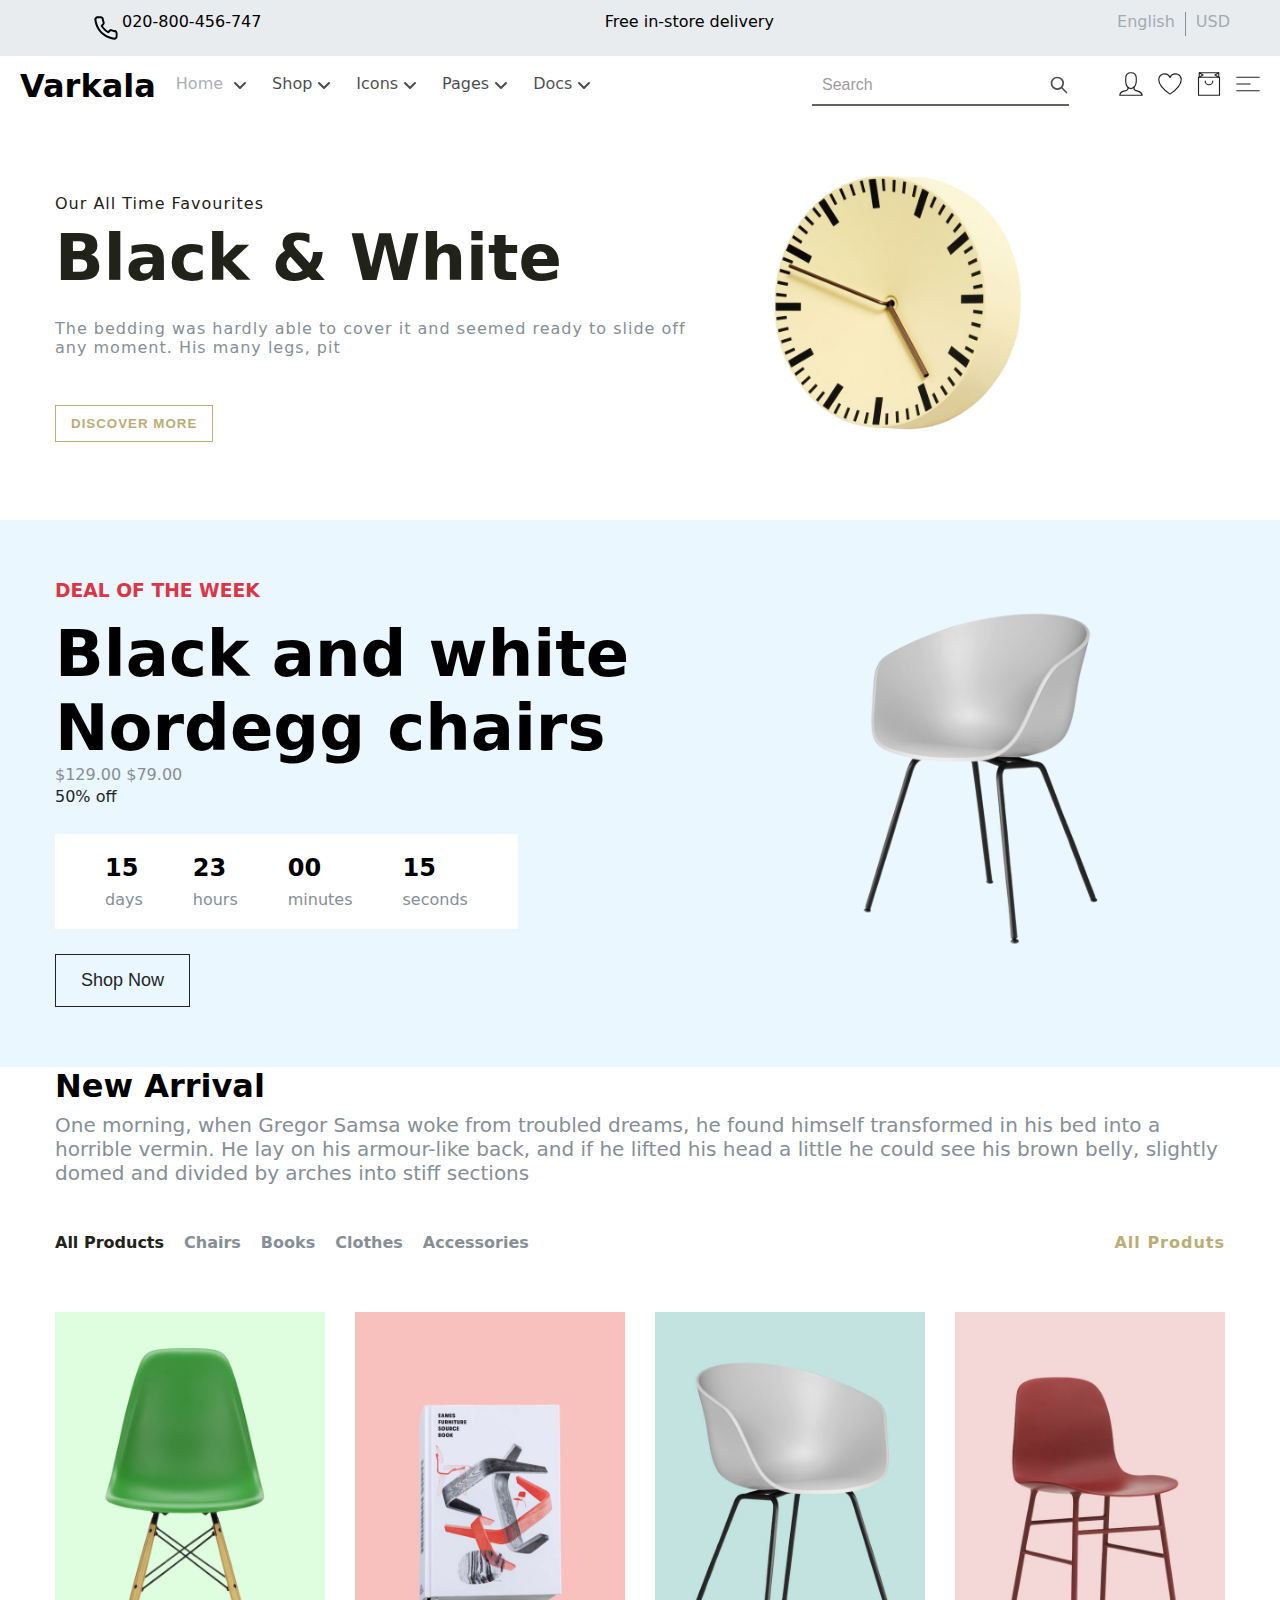
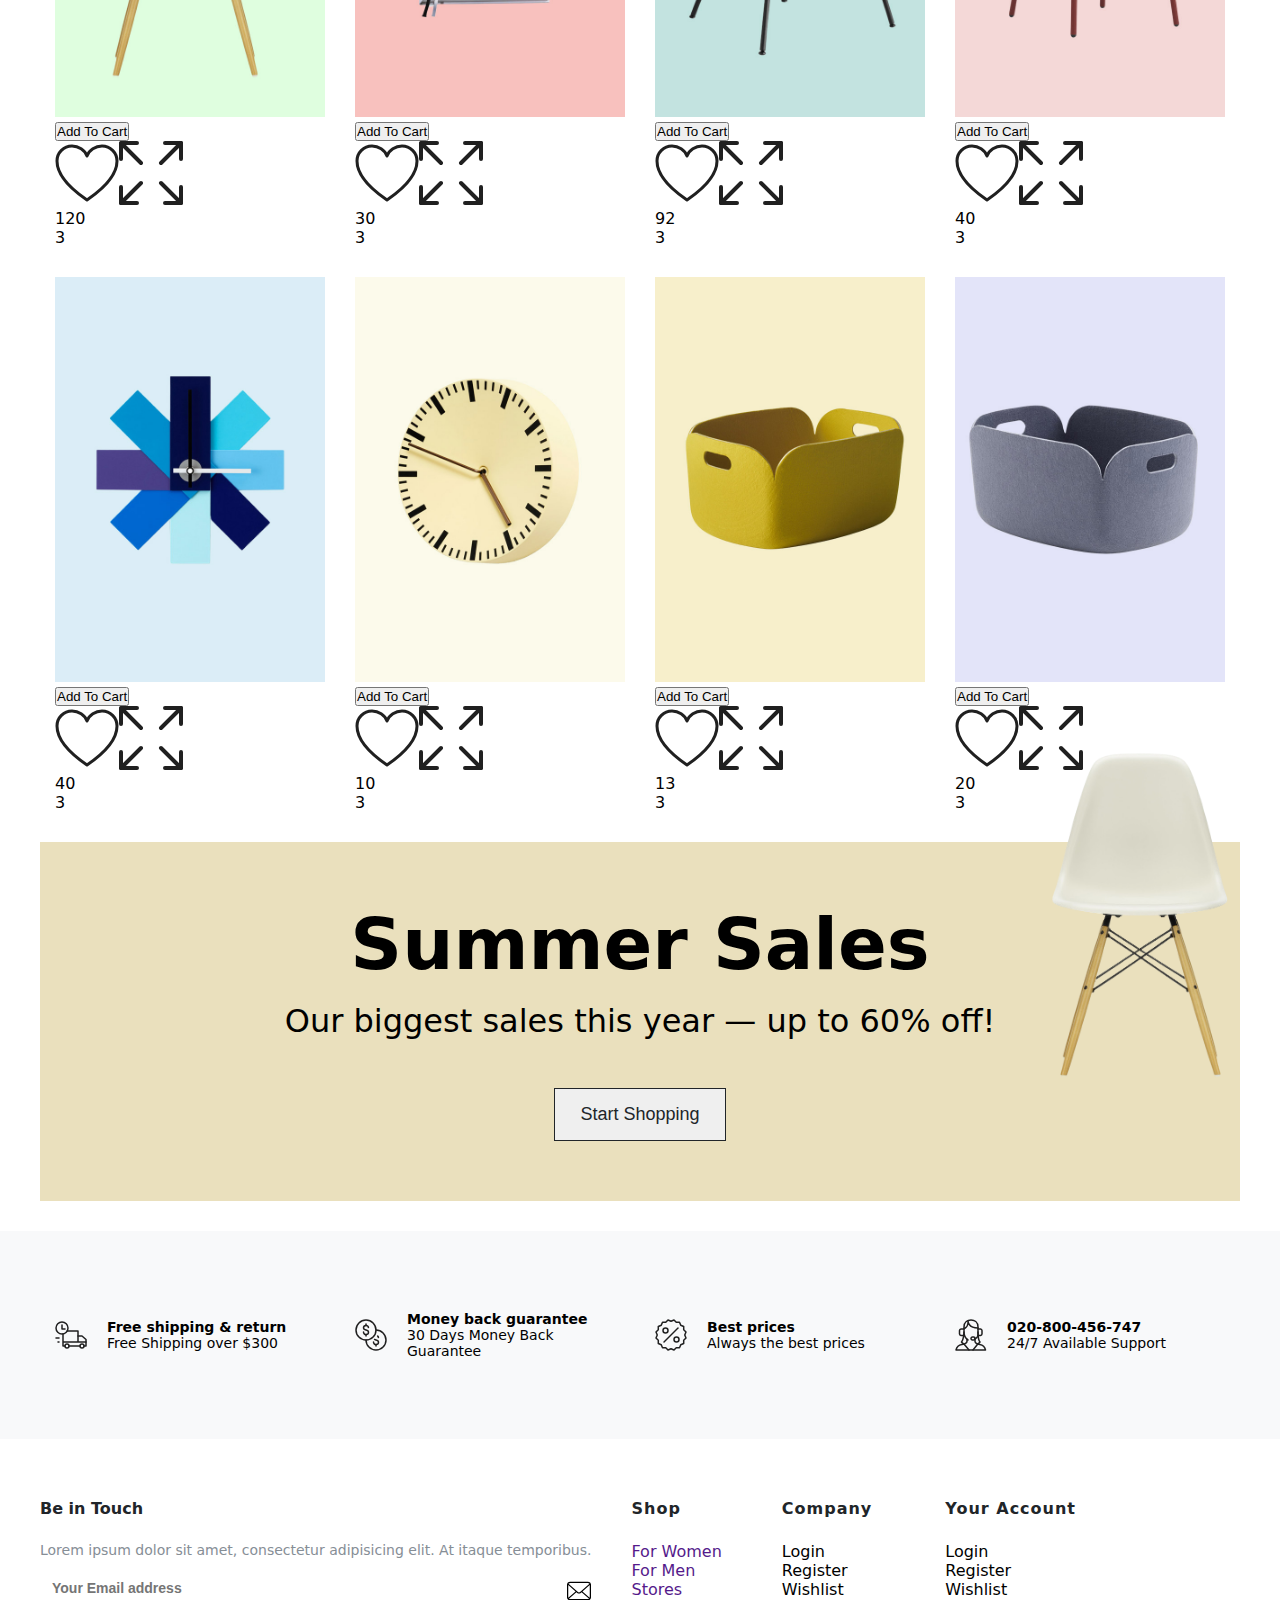
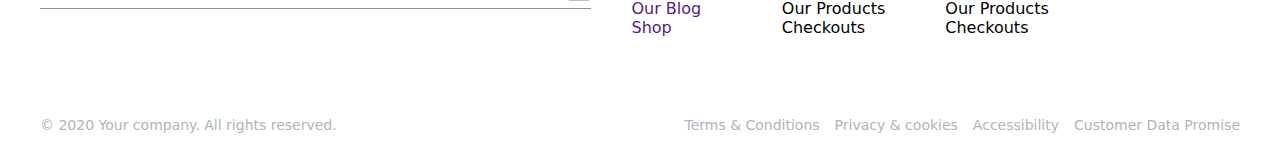
==== commit cab83f6d: "added pages components" ====
--- a/index.html
+++ b/index.html
@@ -47,6 +47,21 @@
       </div>
     </header>
 
+    <section class="basket-modal">
+      <div class="top">
+        <img src="./img/close.svg" alt="" onclick="hideBasket()" />
+      </div>
+      <div class="body"></div>
+      <div class="footer">
+        <div class="total">
+          <h3 class="text"> Subtotal :  </h3>
+          <p class="number">  </p>
+        </div>
+        <button> View Cart </button>
+        <button> Checkout </button>
+      </div>
+    </section>
+
     <nav>
       <div class="left">
         <h1 class="title">Varkala</h1>
@@ -57,9 +72,10 @@
           </label>
           <input id="dropdown-home" type="checkbox" />
           <ul class="menu">
-            <li><a href="home.html"> Home </a></li>
+            <li><a href="index.html"> Home </a></li>
             <li><a href="blog.html"> Blog </a></li>
             <li><a href="contact.html"> Contact </a></li>
+            <li><a href="about.html"> About </a></li>
           </ul>
         </div>
 
@@ -76,11 +92,10 @@
           <img src="./img/arrow-down.svg" alt="" width="24px" />
         </label>
 
-        <label >
+        <label>
           <p>Docs</p>
           <img src="./img/arrow-down.svg" alt="" width="24px" />
         </label>
-
       </div>
 
       <div class="right">
@@ -89,18 +104,18 @@
         </form>
         <div class="actions">
           <div class="profile">
-            <img src="" alt="" />
+            <img src="./img/profile.svg" alt="" />
           </div>
           <div class="wishlist">
-            <img src="" alt="" />
+            <img src="./img/heart.svg" alt="" />
             <p class="number"></p>
           </div>
-          <div class="checkout">
-            <img src="" alt="" />
+          <div class="basket">
+            <img src="./img/basket.svg" alt="" onclick="showBasket()" />
             <p class="number"></p>
           </div>
           <div class="about">
-            <img src="" alt="" />
+            <img src="./img/hamburger.svg" alt="" />
           </div>
         </div>
       </div>
@@ -119,7 +134,7 @@
             <button>Discover More</button>
           </div>
           <div class="right">
-            <img class="chair" src="./img/index-intro-chair.png" alt="" />
+            <img class="chair" src="./img/index-intro-clock.png" alt="" />
           </div>
         </div>
       </div>
--- a/scss/main.css
+++ b/scss/main.css
@@ -14,36 +14,6 @@
   max-width: 1200px;
   margin: 0 auto;
   padding: 0 15px;
-}
-
-.header {
-  display: flex;
-  justify-content: space-between;
-  background-color: #e9ecef;
-  padding: 12px 50px;
-}
-.header .contacts {
-  display: flex;
-}
-.header .contacts i {
-  margin-right: 10px;
-}
-.header .contacts .phone {
-  margin-left: 20px;
-  display: flex;
-}
-.header .contacts .phone img {
-  width: 32px;
-}
-.header .actions {
-  display: flex;
-  gap: 10px;
-}
-.header .actions span.horizontal-line {
-  display: block;
-  width: 1px;
-  height: 24px;
-  background-color: #868e96;
 }
 
 .dropdown {
@@ -85,72 +55,53 @@
   display: block;
 }
 
-.about-us-intro .box {
-  padding: 60px 0;
-  display: flex;
-  gap: 50px;
-}
-.about-us-intro .box .left {
-  width: 16.6666666667%;
-}
-.about-us-intro .box .left .line {
-  width: 100%;
-  background-color: #212529;
-  height: 1px;
-  margin-top: 16px;
-}
-.about-us-intro .box .right {
-  width: 50%;
-}
-.about-us-intro .box .right .subtitle {
-  color: #bcac76;
-  margin-bottom: 20px;
-  letter-spacing: 1px;
-  text-transform: uppercase;
-}
-.about-us-intro .box .right .title {
-  font-size: 68px;
-  margin-bottom: 40px;
-}
-.about-us-intro .box .right .text {
-  color: #868e96;
-  font-weight: bold;
-  letter-spacing: 1.2px;
-  font-size: 20px;
-}
-
-.about-timeline .box {
-  padding: 30px 0;
-  display: flex;
-  align-items: center;
-  gap: 60px;
-}
-.about-timeline .box img {
-  width: 100%;
-}
-.about-timeline .box .subtitle {
-  color: #868e96;
-  letter-spacing: 1px;
-  text-transform: uppercase;
-  margin-bottom: 8px;
-}
-.about-timeline .box .title {
-  font-size: 32px;
-  margin-bottom: 30px;
-}
-.about-timeline .box .text {
-  color: #868e96;
-  font-size: 16px;
-  font-weight: bold;
-}
-.about-timeline .box-2 .img-wrap {
-  order: 2;
-}
-
+.header {
+  display: flex;
+  justify-content: space-between;
+  background-color: #e9ecef;
+  padding: 12px 50px;
+}
+.header .contacts {
+  display: flex;
+}
+.header .contacts i {
+  margin-right: 10px;
+}
+.header .contacts .phone {
+  margin-left: 20px;
+  display: flex;
+}
+.header .contacts .phone img {
+  width: 32px;
+}
+.header .actions {
+  display: flex;
+  gap: 10px;
+}
+.header .actions span.horizontal-line {
+  display: block;
+  width: 1px;
+  height: 24px;
+  background-color: #868e96;
+}
+
+@media screen and (max-width: 768px) {
+  .header {
+    padding: 10px 8px;
+  }
+  .header .contacts {
+    display: none;
+  }
+  .header .actions {
+    display: none;
+  }
+}
 nav {
   padding: 10px 20px;
   display: flex;
   justify-content: space-between;
+  max-width: 1800px;
+  margin: 0 auto;
 }
 nav .left {
   display: flex;
@@ -163,6 +114,10 @@
 }
 nav .left label:hover {
   opacity: 1;
+}
+nav .right {
+  display: flex;
+  gap: 50px;
 }
 nav .right form input {
   border: none;
@@ -179,7 +134,24 @@
 nav .right form input:focus {
   opacity: 1;
 }
-
+nav .right .actions {
+  display: flex;
+  align-items: center;
+  gap: 15px;
+}
+nav .right .actions img {
+  width: 24px;
+  cursor: pointer;
+}
+
+@media screen and (max-width: 768px) {
+  nav .left > label {
+    display: none;
+  }
+  nav .right form {
+    display: none;
+  }
+}
 footer .box-1 {
   padding: 80px 0;
   width: 100%;
@@ -289,6 +261,71 @@
     justify-content: center;
   }
 }
+.basket-modal {
+  display: none;
+  position: fixed;
+  right: 0;
+  top: 0;
+  width: 400px;
+  height: 100vh;
+  z-index: 10;
+  background-color: #fff;
+  padding: 20px 30px;
+}
+.basket-modal .top {
+  display: flex;
+  justify-content: flex-end;
+}
+.basket-modal .top img {
+  width: 24px;
+}
+.basket-modal .body {
+  margin-top: 30px;
+}
+.basket-modal .body .item {
+  display: grid;
+  grid-template-columns: 2fr 4fr 1fr;
+  gap: 20px;
+}
+.basket-modal .body .item .left img {
+  width: 100%;
+}
+.basket-modal .body .item .right img {
+  width: 16px;
+  opacity: 0.7;
+}
+.basket-modal .body .item .right img:hover {
+  opacity: 1;
+}
+.basket-modal .footer {
+  margin-top: 30px;
+}
+.basket-modal .footer .total {
+  display: flex;
+  justify-content: space-between;
+  align-items: center;
+}
+.basket-modal .footer .total .text {
+  font-size: 32px;
+}
+.basket-modal .footer .total .number {
+  font-size: 20px;
+}
+.basket-modal .footer button {
+  margin-top: 20px;
+  border: 1px solid #212529;
+  color: #212529;
+  font-weight: light;
+  font-size: 18px;
+  padding: 15px 25px;
+  border: 1px solid #212529;
+  background-color: #fff;
+}
+.basket-modal .footer button:hover {
+  background-color: #212529;
+  color: #fff;
+}
+
 section.index-intro {
   color: #212219;
 }
@@ -493,6 +530,144 @@
   width: 200px;
 }
 
+.about-us-intro .box {
+  padding: 60px 0;
+  display: flex;
+  gap: 50px;
+}
+.about-us-intro .box .left {
+  width: 16.6666666667%;
+}
+.about-us-intro .box .left .line {
+  width: 100%;
+  background-color: #212529;
+  height: 1px;
+  margin-top: 16px;
+}
+.about-us-intro .box .right {
+  width: 50%;
+}
+.about-us-intro .box .right .subtitle {
+  color: #bcac76;
+  margin-bottom: 20px;
+  letter-spacing: 1px;
+  text-transform: uppercase;
+}
+.about-us-intro .box .right .title {
+  font-size: 68px;
+  margin-bottom: 40px;
+}
+.about-us-intro .box .right .text {
+  color: #868e96;
+  font-weight: bold;
+  letter-spacing: 1.2px;
+  font-size: 20px;
+}
+
+.about-timeline .box {
+  padding: 30px 0;
+  display: flex;
+  align-items: center;
+  gap: 60px;
+}
+.about-timeline .box img {
+  width: 100%;
+}
+.about-timeline .box .subtitle {
+  color: #868e96;
+  letter-spacing: 1px;
+  text-transform: uppercase;
+  margin-bottom: 8px;
+}
+.about-timeline .box .title {
+  font-size: 32px;
+  margin-bottom: 30px;
+}
+.about-timeline .box .text {
+  color: #868e96;
+  font-size: 16px;
+  font-weight: bold;
+}
+.about-timeline .box-2 .img-wrap {
+  order: 2;
+}
+
+section.about-at {
+  padding: 60px 0;
+}
+section.about-at .title {
+  text-align: center;
+  font-size: 32px;
+  margin-bottom: 60px;
+}
+section.about-at article {
+  display: grid;
+  grid-template-columns: 1fr 1fr;
+  gap: 40px;
+}
+section.about-at article p {
+  color: #868e96;
+}
+
+section.about-sponsors {
+  padding: 60px 0;
+  background-color: #f8f9fa;
+}
+section.about-sponsors .logos {
+  display: flex;
+  justify-content: space-between;
+}
+section.about-sponsors img {
+  width: 100px;
+}
+
+section.about-team {
+  padding: 50px 0;
+}
+section.about-team .line {
+  width: 100%;
+  height: 2px;
+  background-color: #868e96;
+  margin-top: 15px;
+}
+section.about-team .container {
+  display: grid;
+  grid-template-columns: 2fr 10fr;
+  gap: 50px;
+}
+section.about-team .box {
+  display: grid;
+  grid-template-columns: repeat(4, 1fr);
+  gap: 50px;
+}
+section.about-team img {
+  width: 100%;
+  border-radius: 50%;
+}
+section.about-team .name {
+  margin-bottom: 4px;
+  text-align: center;
+}
+section.about-team .position {
+  color: #868e96;
+  font-size: 14px;
+  text-align: center;
+}
+section.about-team .subtitle {
+  color: #bcac76;
+  letter-spacing: 1px;
+  text-transform: uppercase;
+  margin-bottom: 16px;
+}
+section.about-team .title {
+  font-size: 70px;
+  margin-bottom: 16px;
+}
+section.about-team .text {
+  color: #868e96;
+  margin-bottom: 40px;
+}
+
 section.blog-intro {
   background-image: url("../img/blog-intro.jpg");
   height: 600px;
